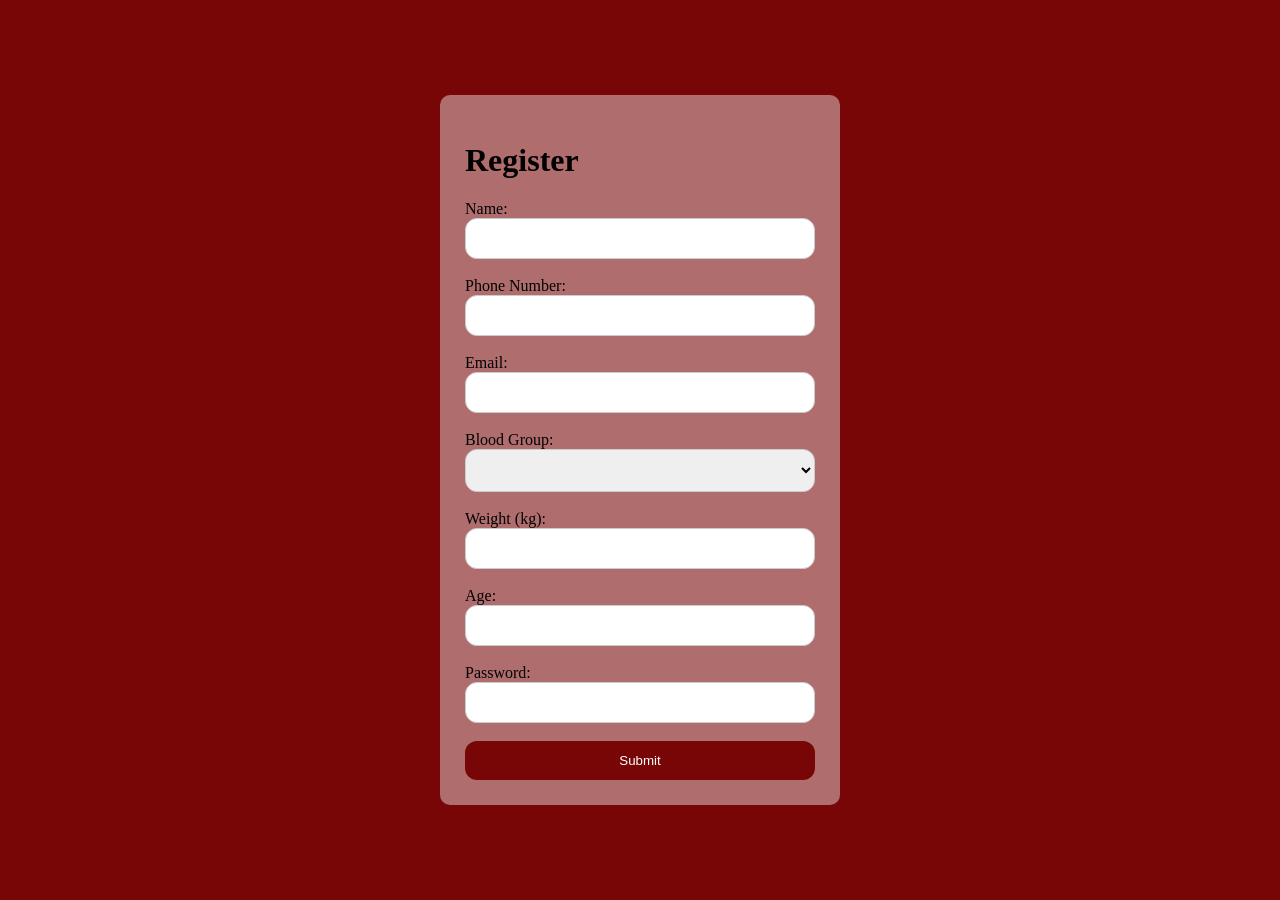
==== hahaha.html @ 5d9659da "project" ====
<!DOCTYPE html>
<html lang="en">
<head>
    <meta charset="UTF-8">
    <meta name="viewport" content="width=device-width, initial-scale=1.0">
    <title>Register</title>
    <link rel="stylesheet" href="hottie.css">
</head>
<body>
     <script src="omagooo.js"></script>
     
     <form action="#" method="post">
        <div> 
            <h1>Register</h1>
           
        
            <label for="name">Name:</label><br>
            <input type="text" id="name" name="name" required><br><br>
            <label for="Phone Number"> Phone Number:</label><br>
            <input type="tel" id="Phone" name="Number" pattern="[0-9]{10}" maxlength="10" minlength="10" required><br><br>
            <label for="email">Email:</label><br>
            <input type="email" id="email" name="email" required><br><br>
            <label for="blood-group">Blood Group:</label><br>
            <select id="blood-group" name="blood-group" required>
                <option value=""></option>
                <option value="A+">A+</option>
                <option value="A-">A-</option>
                <option value="B+">B+</option>
                <option value="B-">B-</option>
                <option value="O+">O+</option>  
                <option value="O-">O-</option>
                <option value="AB+">AB+</option>
                <option value="AB-">AB-</option>
                </select><br><br>

            <label for="weight">Weight (kg):</label><br>
            <input type="number" id="weight" name="Weight" min="50" required><br><br>

            <label for="age">Age:</label><br>
            <input type="number" id="age" name="age" min="19" required><br><br>

            <label for="password">Password:</label><br>
            <input type="password" id="password" name="password" required><br><br>

            <button type="submit">Submit</button>
        </div>
    </form>
</body>
</html>
---- hottie.css ----
body{
    background-color: #780606;
    display: flex;
    justify-content: center;
    align-items: center;
    min-height: 100vh;
    margin: 0;
}

input,
select{
    width: 100%;
    padding: 12px;
    border-radius: 12px; /* curved edges */
    border: 1px solid #ccc;
    box-sizing: border-box;
}
button{
    width: 100%;
    padding: 12px;
    border-radius: 12px;
    border: none;
    background-color: #780606;
    color: #fff;
    cursor: pointer;
}

div{
    background-color: rgba(255, 255, 255, 0.41);
    padding: 25px;
    border-radius: 10px;
    width: 350px; 
}
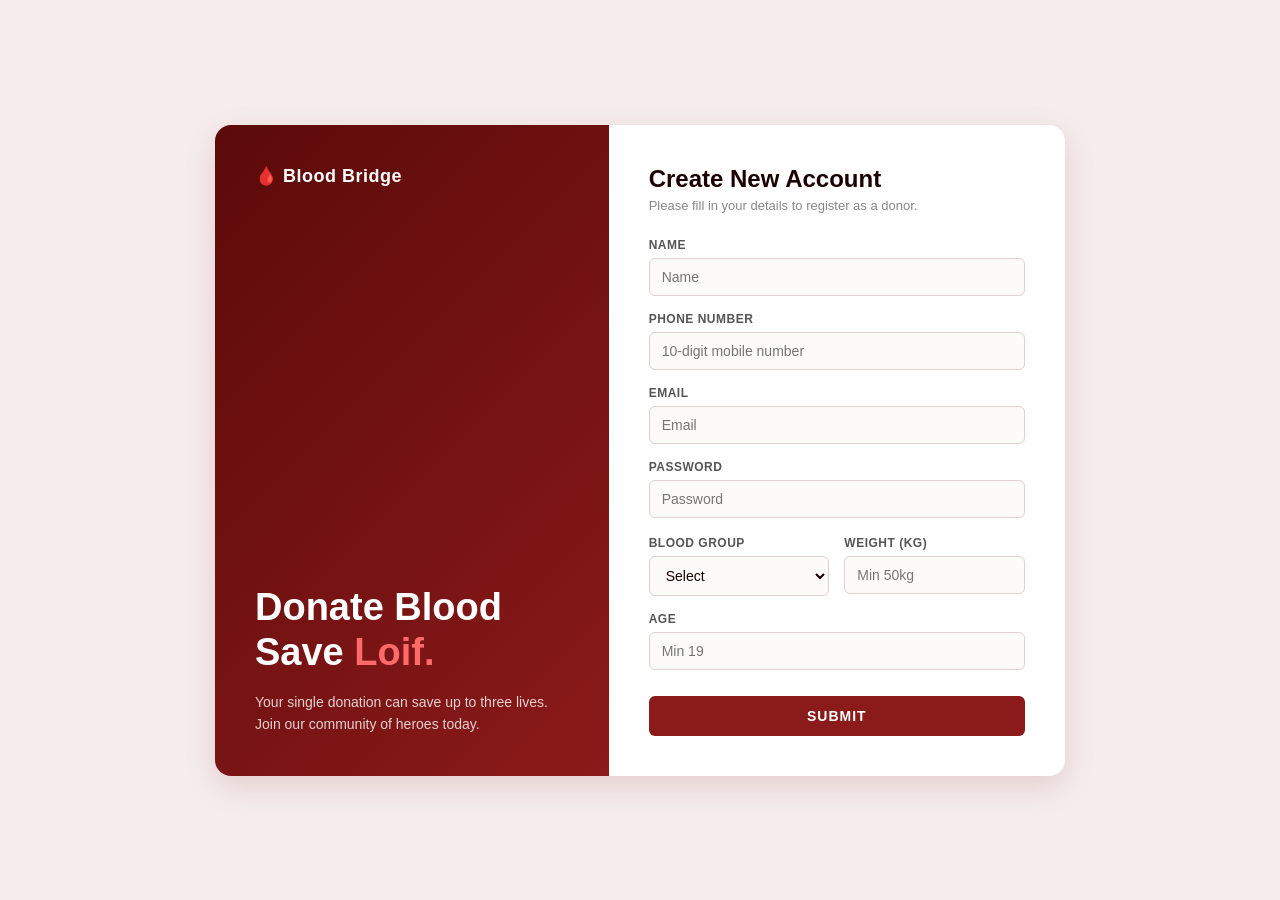
==== commit 0074d24c: "Add login page and styling structure" ====
--- a/hahaha.html
+++ b/hahaha.html
@@ -1,49 +1,80 @@
 <!DOCTYPE html>
 <html lang="en">
 <head>
-    <meta charset="UTF-8">
-    <meta name="viewport" content="width=device-width, initial-scale=1.0">
-    <title>Register</title>
-    <link rel="stylesheet" href="hottie.css">
+  <meta charset="UTF-8">
+  <meta name="viewport" content="width=device-width, initial-scale=1.0">
+  <title>Register — Blood Donation</title>
+  <link rel="stylesheet" href="hottie.css">
 </head>
 <body>
-     <script src="omagooo.js"></script>
+  <script src="omagooo.js"></script>
      
-     <form action="#" method="post">
-        <div> 
-            <h1>Register</h1>
-           
-        
-            <label for="name">Name:</label><br>
-            <input type="text" id="name" name="name" required><br><br>
-            <label for="Phone Number"> Phone Number:</label><br>
-            <input type="tel" id="Phone" name="Number" pattern="[0-9]{10}" maxlength="10" minlength="10" required><br><br>
-            <label for="email">Email:</label><br>
-            <input type="email" id="email" name="email" required><br><br>
-            <label for="blood-group">Blood Group:</label><br>
+  <div class="register-container">
+    
+    <div class="left-panel">
+      <div class="logo">🩸 Blood Bridge</div>
+      <div class="slogan-box">
+        <h1>Donate Blood<br>Save <span>Loif.</span></h1>
+        <p>Your single donation can save up to three lives. Join our community of heroes today.</p>
+      </div>
+    </div>
+
+    <div class="right-panel">
+      <h2>Create New Account</h2>
+      <p class="subtext">Please fill in your details to register as a donor.</p>
+
+      <form action="#" method="post">
+        <div class="field-group">
+          <label for="name">Name</label>
+          <input type="text" id="name" name="name" placeholder="Name" required>
+        </div>
+
+        <div class="field-group">
+          <label for="Phone">Phone Number</label>
+          <input type="tel" id="Phone" name="Number" pattern="[0-9]{10}" maxlength="10" minlength="10" placeholder="10-digit mobile number" required>
+        </div>
+
+        <div class="field-group">
+          <label for="email">Email</label>
+          <input type="email" id="email" name="email" placeholder="Email" required>
+        </div>
+        <div>
+            <label for="password">Password</label>
+            <input type="password" id="password" name="password" placeholder="Password" required>
+        </div><br>  
+        <div class="form-row">
+          <div class="field-group">
+            <label for="blood-group">Blood Group</label>
             <select id="blood-group" name="blood-group" required>
-                <option value=""></option>
-                <option value="A+">A+</option>
-                <option value="A-">A-</option>
-                <option value="B+">B+</option>
-                <option value="B-">B-</option>
-                <option value="O+">O+</option>  
-                <option value="O-">O-</option>
-                <option value="AB+">AB+</option>
-                <option value="AB-">AB-</option>
-                </select><br><br>
+              <option value="" disabled selected>Select</option>
+              <option value="A+">A+</option>
+              <option value="A-">A-</option>
+              <option value="B+">B+</option>
+              <option value="B-">B-</option>
+              <option value="O+">O+</option>  
+              <option value="O-">O-</option>
+              <option value="AB+">AB+</option>
+              <option value="AB-">AB-</option>
+            </select>
+          </div>
 
-            <label for="weight">Weight (kg):</label><br>
-            <input type="number" id="weight" name="Weight" min="50" required><br><br>
+          <div class="field-group">
+            <label for="weight">Weight (kg)</label>
+            <input type="number" id="weight" name="Weight" min="50" placeholder="Min 50kg" required>
+          </div>
+        </div>
 
-            <label for="age">Age:</label><br>
-            <input type="number" id="age" name="age" min="19" required><br><br>
+        <div class="form-row">
+          <div class="field-group">
+            <label for="age">Age</label>
+            <input type="number" id="age" name="age" min="19" placeholder="Min 19" required>
+          </div>
+        </div>
 
-            <label for="password">Password:</label><br>
-            <input type="password" id="password" name="password" required><br><br>
+        <button type="submit" class="btn-submit">Submit </button>
+      </form>
+    </div>
 
-            <button type="submit">Submit</button>
-        </div>
-    </form>
+  </div>
 </body>
 </html>
--- a/hottie.css
+++ b/hottie.css
@@ -1,33 +1,158 @@
-body{
-    background-color: #780606;
-    display: flex;
-    justify-content: center;
-    align-items: center;
-    min-height: 100vh;
-    margin: 0;
+/* ── Reset & Typography ── */
+* {
+  box-sizing: border-box;
+  margin: 0;
+  padding: 0;
+  font-family: 'Segoe UI', Tahoma, Geneva, Verdana, sans-serif;
 }
 
-input,
-select{
-    width: 100%;
-    padding: 12px;
-    border-radius: 12px; /* curved edges */
-    border: 1px solid #ccc;
-    box-sizing: border-box;
-}
-button{
-    width: 100%;
-    padding: 12px;
-    border-radius: 12px;
-    border: none;
-    background-color: #780606;
-    color: #fff;
-    cursor: pointer;
+body {
+  background: #f5eded;
+  min-height: 100vh;
+  display: flex;
+  align-items: center;
+  justify-content: center;
+  padding: 20px;
 }
 
-div{
-    background-color: rgba(255, 255, 255, 0.41);
-    padding: 25px;
-    border-radius: 10px;
-    width: 350px; 
+/* ── Split Layout Container ── */
+.register-container {
+  display: flex;
+  width: 100%;
+  max-width: 850px;
+  background: #ffffff;
+  border-radius: 16px;
+  overflow: hidden;
+  box-shadow: 0 10px 30px rgba(139, 26, 26, 0.15);
+}
+
+/* ── Left Side Panel (Slogan) ── */
+.left-panel {
+  flex: 1;
+  background: linear-gradient(135deg, #5c0a0a 0%, #8b1a1a 100%);
+  color: #ffffff;
+  padding: 40px;
+  display: flex;
+  flex-direction: column;
+  justify-content: space-between;
+}
+
+.left-panel .logo {
+  font-size: 18px;
+  font-weight: bold;
+  letter-spacing: 0.5px;
+}
+
+.slogan-box h1 {
+  font-size: 38px;
+  line-height: 1.2;
+  margin-bottom: 15px;
+}
+
+.slogan-box h1 span {
+  color: #ff6b6b; /* Accent highlight for "Loif" */
+}
+
+.slogan-box p {
+  font-size: 14px;
+  color: rgba(255, 255, 255, 0.8);
+  line-height: 1.6;
+}
+
+/* ── Right Side Panel (Form) ── */
+.right-panel {
+  flex: 1.2;
+  padding: 40px;
+}
+
+.right-panel h2 {
+  color: #1a0000;
+  font-size: 24px;
+  margin-bottom: 5px;
+}
+
+.right-panel .subtext {
+  font-size: 13px;
+  color: #888;
+  margin-bottom: 25px;
+}
+
+/* ── Form Controls & Layout ── */
+.field-group {
+  margin-bottom: 16px;
+}
+
+.form-row {
+  display: flex;
+  gap: 15px;
+}
+
+.form-row .field-group {
+  flex: 1;
+}
+
+label {
+  display: block;
+  font-size: 12px;
+  font-weight: 600;
+  color: #555;
+  margin-bottom: 6px;
+  text-transform: uppercase;
+  letter-spacing: 0.5px;
+}
+
+input, select {
+  width: 100%;
+  padding: 10px 12px;
+  border: 1px solid #e0d0d0;
+  border-radius: 6px;
+  font-size: 14px;
+  color: #1a0000;
+  background: #fdfafa;
+  outline: none;
+  transition: all 0.2s ease;
+}
+
+input:focus, select:focus {
+  border-color: #8b1a1a;
+  background: #fff;
+  box-shadow: 0 0 0 3px rgba(139, 26, 26, 0.1);
+}
+
+/* ── Submit Button ── */
+.btn-submit {
+  width: 100%;
+  padding: 12px;
+  background: #8b1a1a;
+  color: #ffffff;
+  border: none;
+  border-radius: 6px;
+  font-size: 14px;
+  font-weight: bold;
+  cursor: pointer;
+  margin-top: 10px;
+  text-transform: uppercase;
+  letter-spacing: 1px;
+  transition: background 0.2s;
+}
+
+.btn-submit:hover {
+  background: #5c0a0a;
+}
+
+/* ── Mobile Responsiveness ── */
+@media (max-width: 768px) {
+  .register-container {
+    flex-direction: column;
+  }
+  .left-panel {
+    padding: 30px;
+    gap: 20px;
+  }
+  .slogan-box h1 {
+    font-size: 28px;
+  }
+  .right-panel {
+    padding: 30px;
+  }
 }
